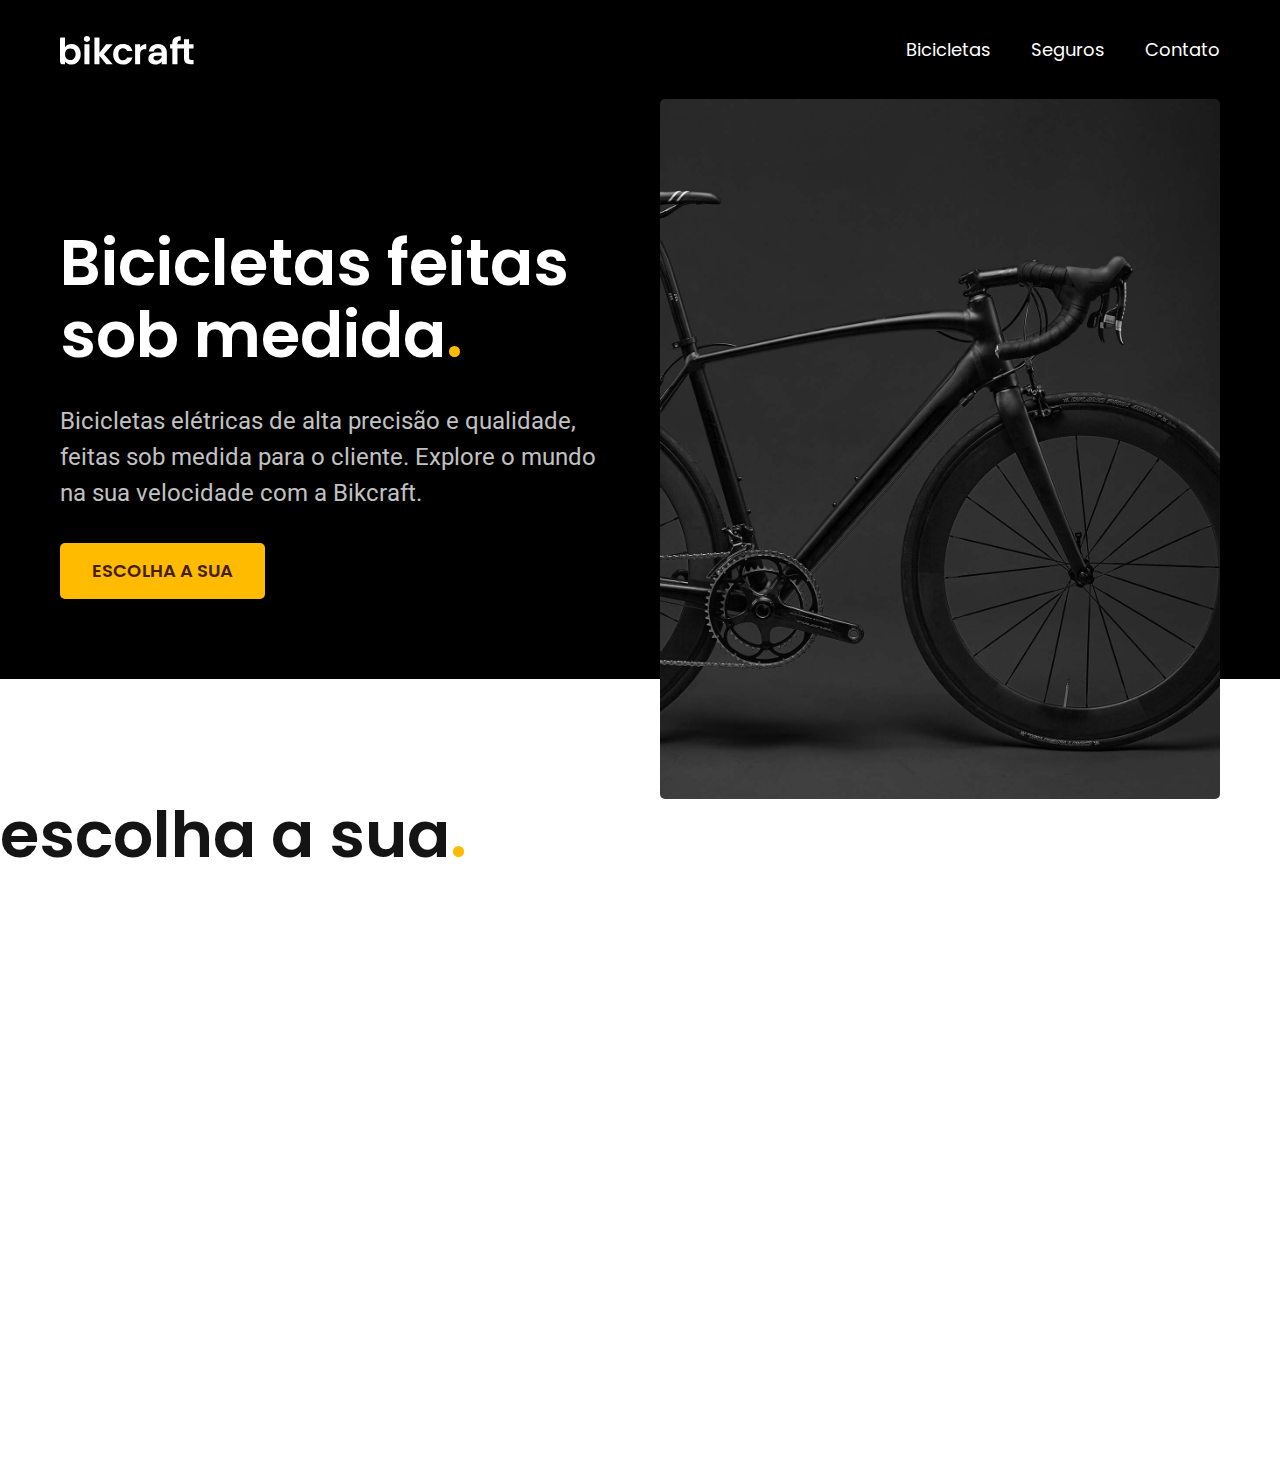
==== index.html @ 6ba79b85 "cores e tipografia" ====
<!DOCTYPE html>
<html lang="pt-br">

<head>
  <meta charset="UTF-8">
  <meta name="viewport" content="width=device-width, initial-scale=1.0">
  <title>Bikcraft - Bicicletas Elétricas</title>
  <meta name="description" content="Bicicletas elétricas de alta precisão e qualidade, feitas sob medida para você. Explore o mundo na sua velocidade com a Bikcraft.">
  <link rel="stylesheet" href="./css/style.css">
  <link rel="preconnect" href="https://fonts.googleapis.com">
  <link rel="preconnect" href="https://fonts.gstatic.com" crossorigin>
  <link href="https://fonts.googleapis.com/css2?family=Poppins:wght@400;600&family=Roboto:ital,wght@0,100..900;1,100..900&display=swap" rel="stylesheet">
</head>

<body>

  <header class="header-bg">
    <div class="header">
      <a href="./"><img src="./img/bikcraft.svg" alt="Bikcraft"></a>
      <nav aria-label="primária">
        <ul class="header-menu w">
          <li><a class="font-1-m" href="./bicicletas.html">Bicicletas</a></li>
          <li><a class="font-1-m" href="./seguros.html">Seguros</a></li>
          <li><a class="font-1-m" href="./contato.html">Contato</a></li>
        </ul>
      </nav>
    </div>
  </header>

  <main class="introducao-bg">
    <div class="introducao w">
      <div class="introducao-conteudo">
        <h1 class="font-1-xxl ">Bicicletas feitas<br>sob medida<span class="p1">.</span></h1>
        <p class="font-2-l c5">Bicicletas elétricas de alta precisão e qualidade, feitas sob medida para o cliente. Explore o mundo na sua velocidade com a Bikcraft.</p>
        <a class="botao" href="./bicicletas.html">Escolha a sua</a>
      </div>
      <div>
        <img src="./img/fotos/introducao.jpg" alt="Bicicleta elétrica preta">
      </div>
    </div>
  </main>
  <h2 class="font-1-xxl">escolha a sua<span class="p1">.</span></h2>
</body>

</html>
---- css/style.css ----
@import "./global/global.css";
@import "./utilidades/tipografia.css";
@import "./utilidades/cores.css";

@import "./global/header.css";

/* Utilidades */
@import "./utilidades/componentes.css";

/* Home */
@import "./home/introducao.css";
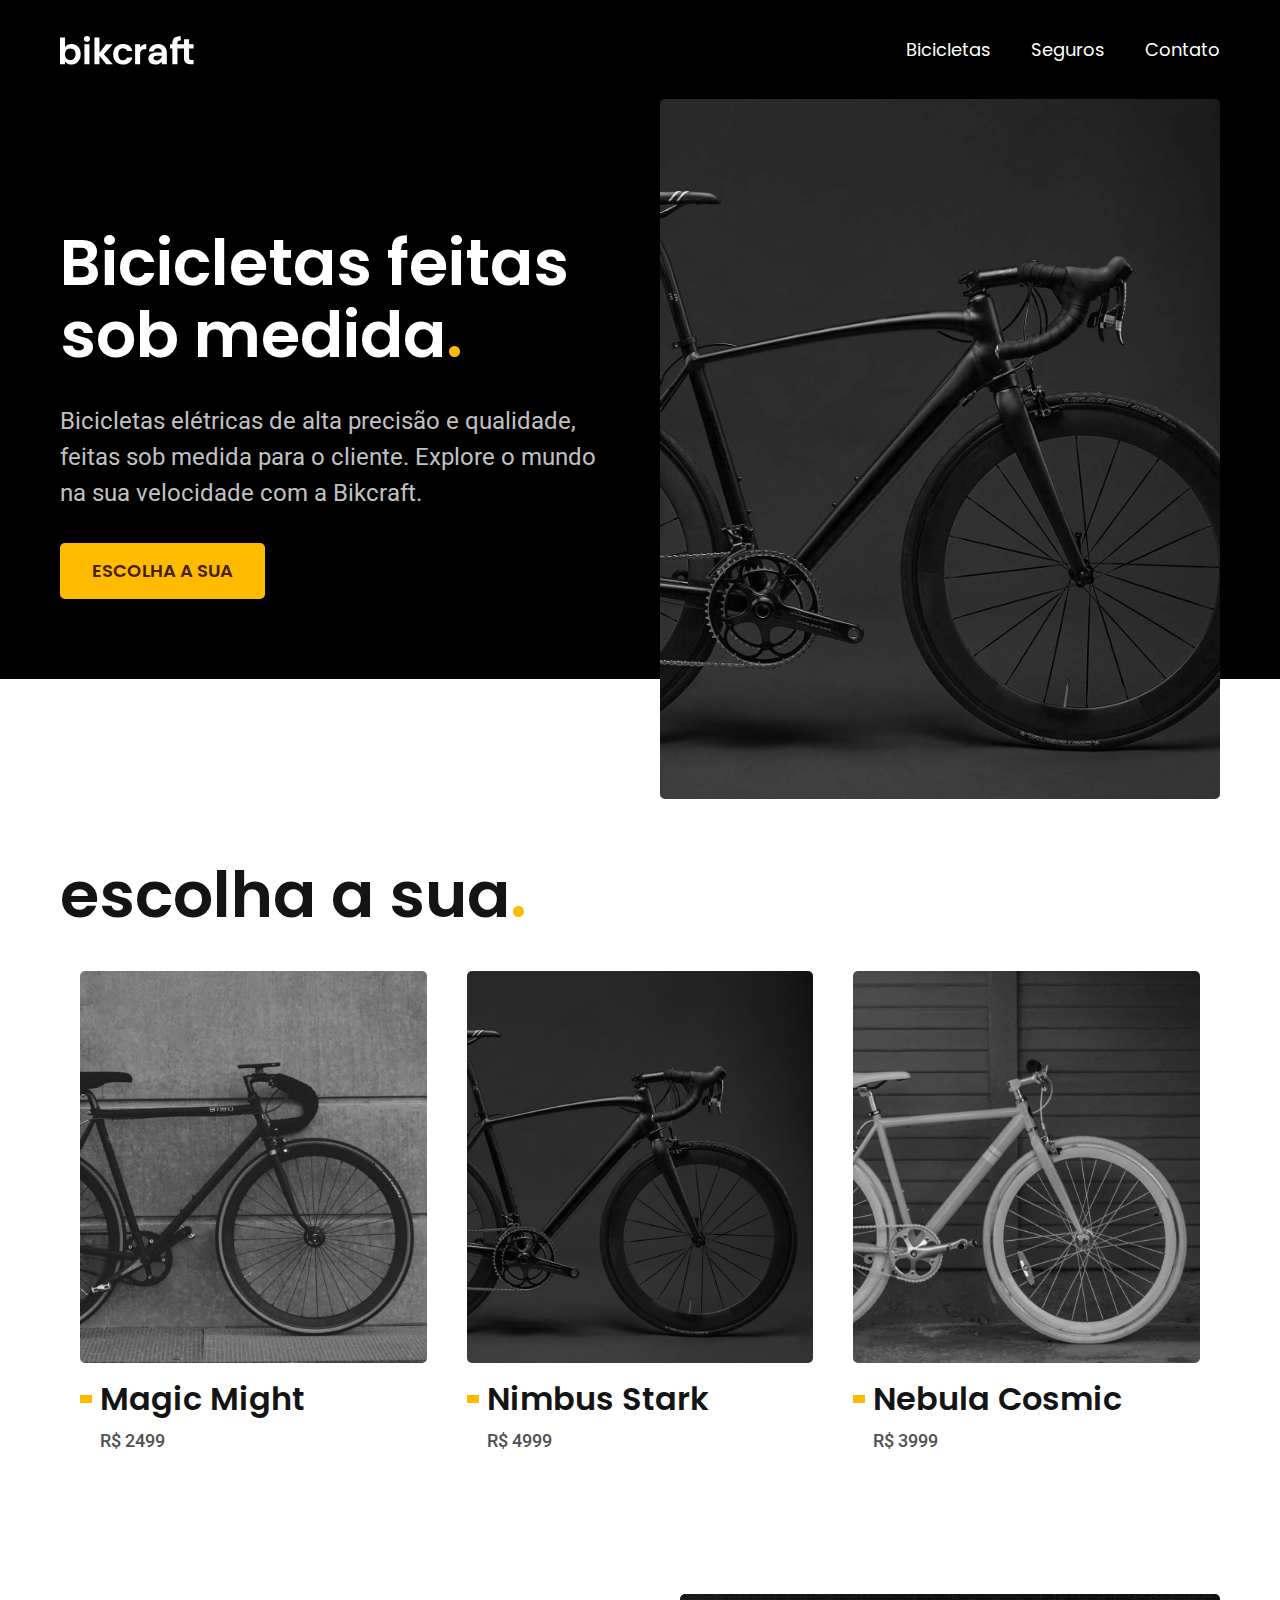
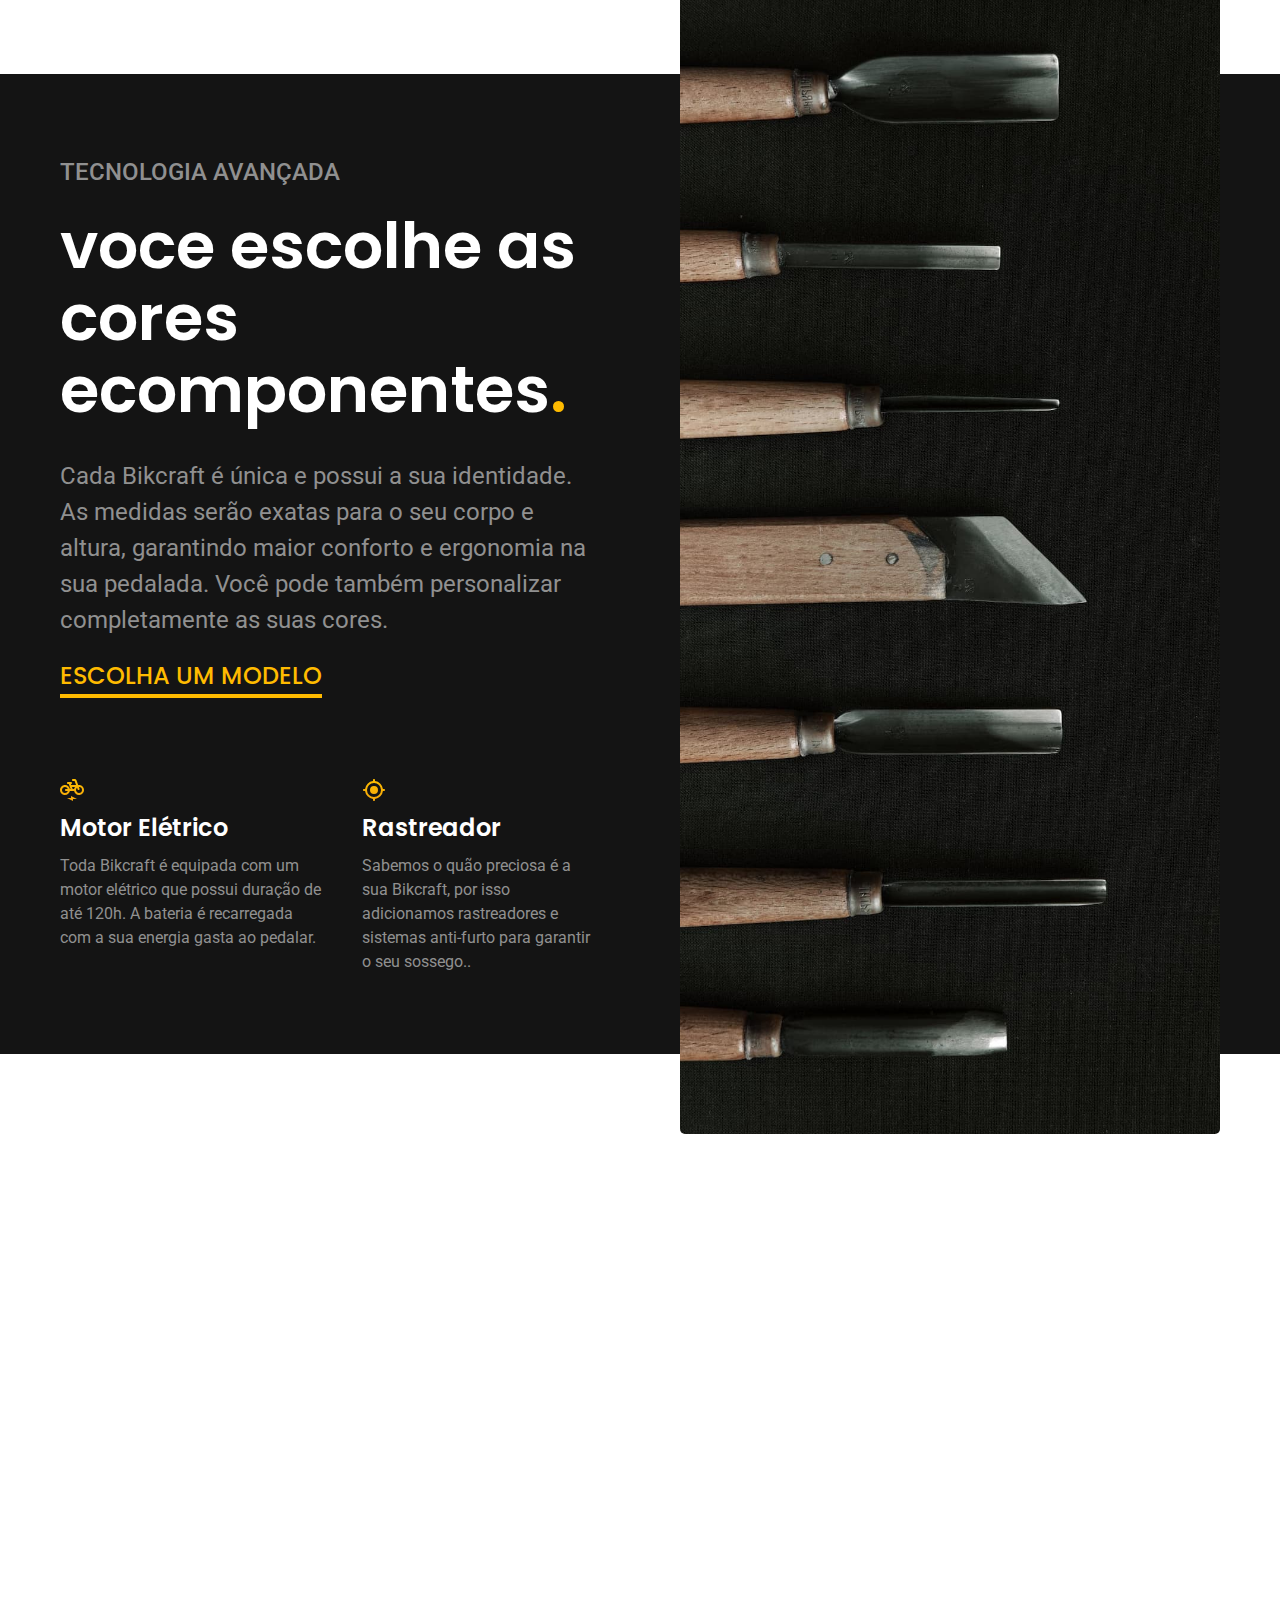
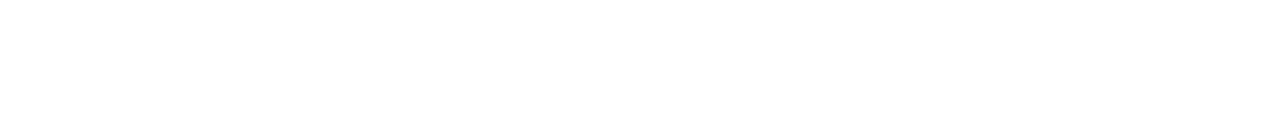
==== commit fcf0ed85: "tecnologia" ====
--- a/index.html
+++ b/index.html
@@ -15,10 +15,10 @@
 <body>
 
   <header class="header-bg">
-    <div class="header">
+    <div class="header container">
       <a href="./"><img src="./img/bikcraft.svg" alt="Bikcraft"></a>
       <nav aria-label="primária">
-        <ul class="header-menu w">
+        <ul class="header-menu w font-1-m">
           <li><a class="font-1-m" href="./bicicletas.html">Bicicletas</a></li>
           <li><a class="font-1-m" href="./seguros.html">Seguros</a></li>
           <li><a class="font-1-m" href="./contato.html">Contato</a></li>
@@ -28,7 +28,7 @@
   </header>
 
   <main class="introducao-bg">
-    <div class="introducao w">
+    <div class="introducao w container">
       <div class="introducao-conteudo">
         <h1 class="font-1-xxl ">Bicicletas feitas<br>sob medida<span class="p1">.</span></h1>
         <p class="font-2-l c5">Bicicletas elétricas de alta precisão e qualidade, feitas sob medida para o cliente. Explore o mundo na sua velocidade com a Bikcraft.</p>
@@ -39,7 +39,58 @@
       </div>
     </div>
   </main>
-  <h2 class="font-1-xxl">escolha a sua<span class="p1">.</span></h2>
+
+  <article class="bicicletas-lista container">
+    <h2 class="font-1-xxl">escolha a sua<span class="p1">.</span></h2>
+    <ul>
+      <li>
+        <a href="./bicicletas/magic.html">
+          <img src="./img/bicicletas/magic-home.jpg" alt="">
+          <h3 class="font-1-xl">Magic Might</h3>
+          <span class="font-2-m c8">R$ 2499</span>
+        </a>
+      </li>
+      <li>
+        <a href="./bicicletas/nimbus.html">
+          <img src="./img/bicicletas/nimbus-home.jpg" alt="">
+          <h3 class="font-1-xl">Nimbus Stark</h3>
+          <span class="font-2-m c8">R$ 4999</span>
+        </a>
+      </li>
+      <li>
+        <a href="./bicicletas/nebula.html">
+          <img src="./img/bicicletas/nebula-home.jpg" alt="">
+          <h3 class="font-1-xl">Nebula Cosmic</h3>
+          <span class="font-2-m c8">R$ 3999</span>
+        </a>
+      </li>
+    </ul>
+  </article>
+  <article class="tecnologia-bg">
+    <div class="tecnologia container w">
+      <div class="tecnologia-conteudo">
+        <span class="c6 font-2-l-b">Tecnologia Avançada</span>
+        <h2 class="font-1-xxl">voce escolhe as cores ecomponentes<span class="p1">.</span></h2>
+        <p class="font-2-l c6">Cada Bikcraft é única e possui a sua identidade. As medidas serão exatas para o seu corpo e altura, garantindo maior conforto e ergonomia na sua pedalada. Você pode também personalizar completamente as suas cores.</p>
+        <a class="font-2-l-b p1 link" href="./bicicletas/bicicletas.html">Escolha um modelo</a>
+        <div class="tecnologia-vantagens">
+          <div>
+            <img src="./img/icones/eletrica.svg" alt="">
+            <h3 class="font-1-l">Motor Elétrico</h3>
+            <p class=" font-2-s c6">Toda Bikcraft é equipada com um motor elétrico que possui duração de até 120h. A bateria é recarregada com a sua energia gasta ao pedalar.</p>
+          </div>
+          <div>
+            <img src="./img/icones/rastreador.svg" alt="">
+            <h3 class="font-1-l">Rastreador</h3>
+            <p class=" font-2-s c6">Sabemos o quão preciosa é a sua Bikcraft, por isso adicionamos rastreadores e sistemas anti-furto para garantir o seu sossego..</p>
+          </div>
+        </div>
+      </div>
+      <div class="tecnologia-imagem">
+        <img src="./img/fotos/tecnologia.jpg" alt="">
+      </div>
+    </div>
+  </article>
 </body>
 
 </html>--- a/css/style.css
+++ b/css/style.css
@@ -9,3 +9,5 @@
 
 /* Home */
 @import "./home/introducao.css";
+@import "./bicicletas/bicicletas-lista.css";
+@import "./home/tecnologia.css";
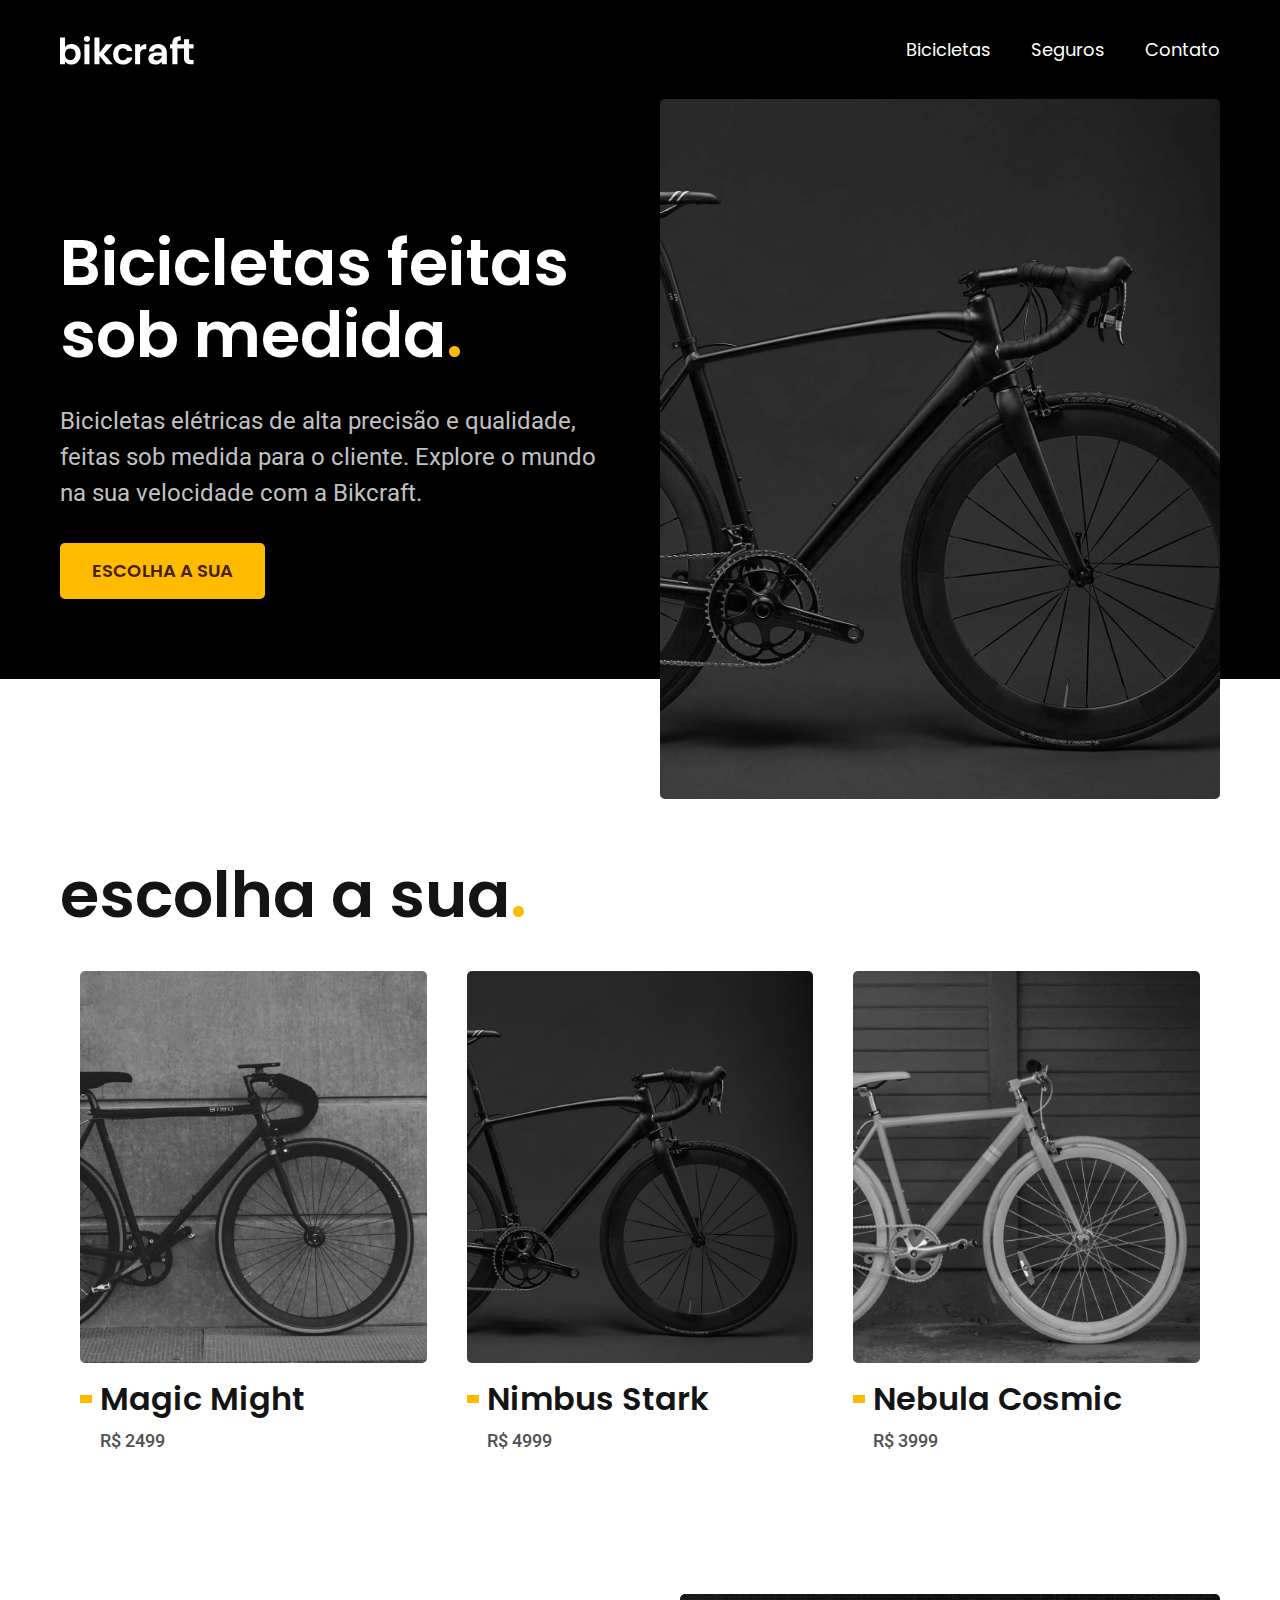
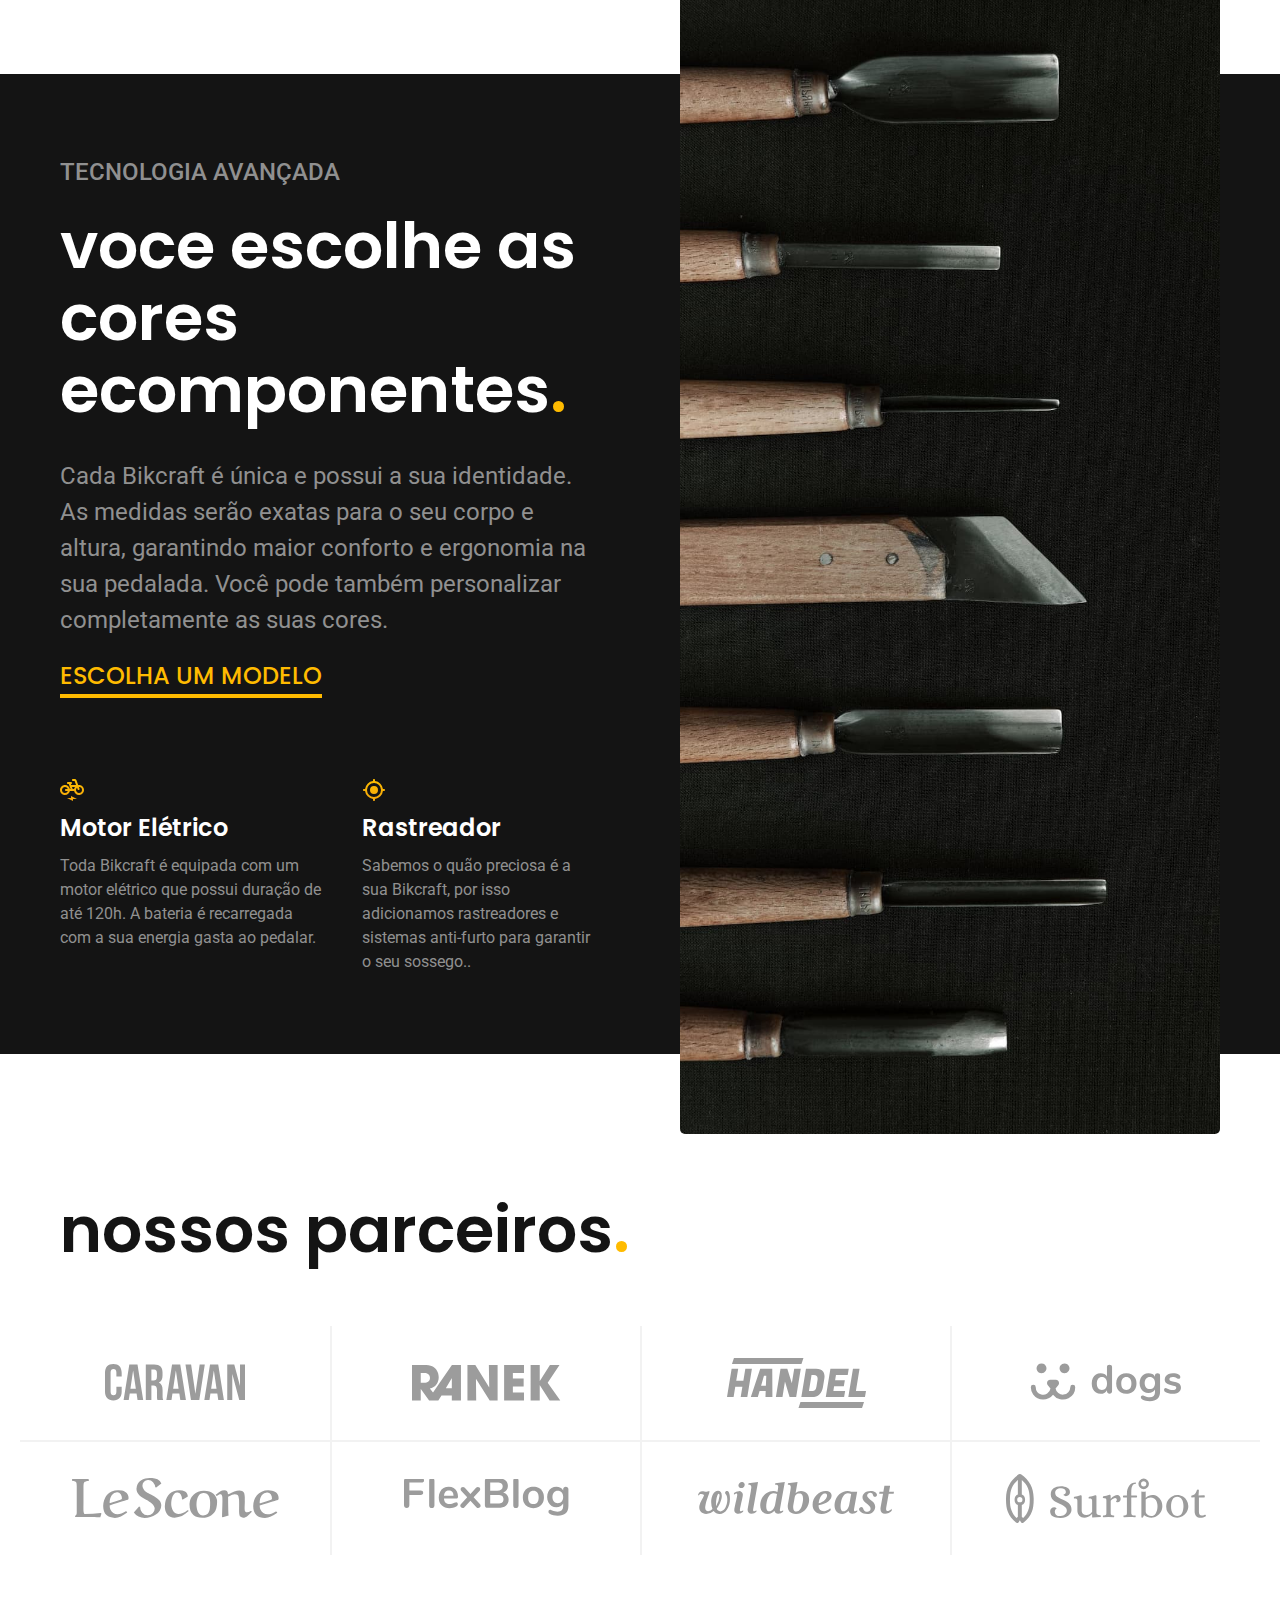
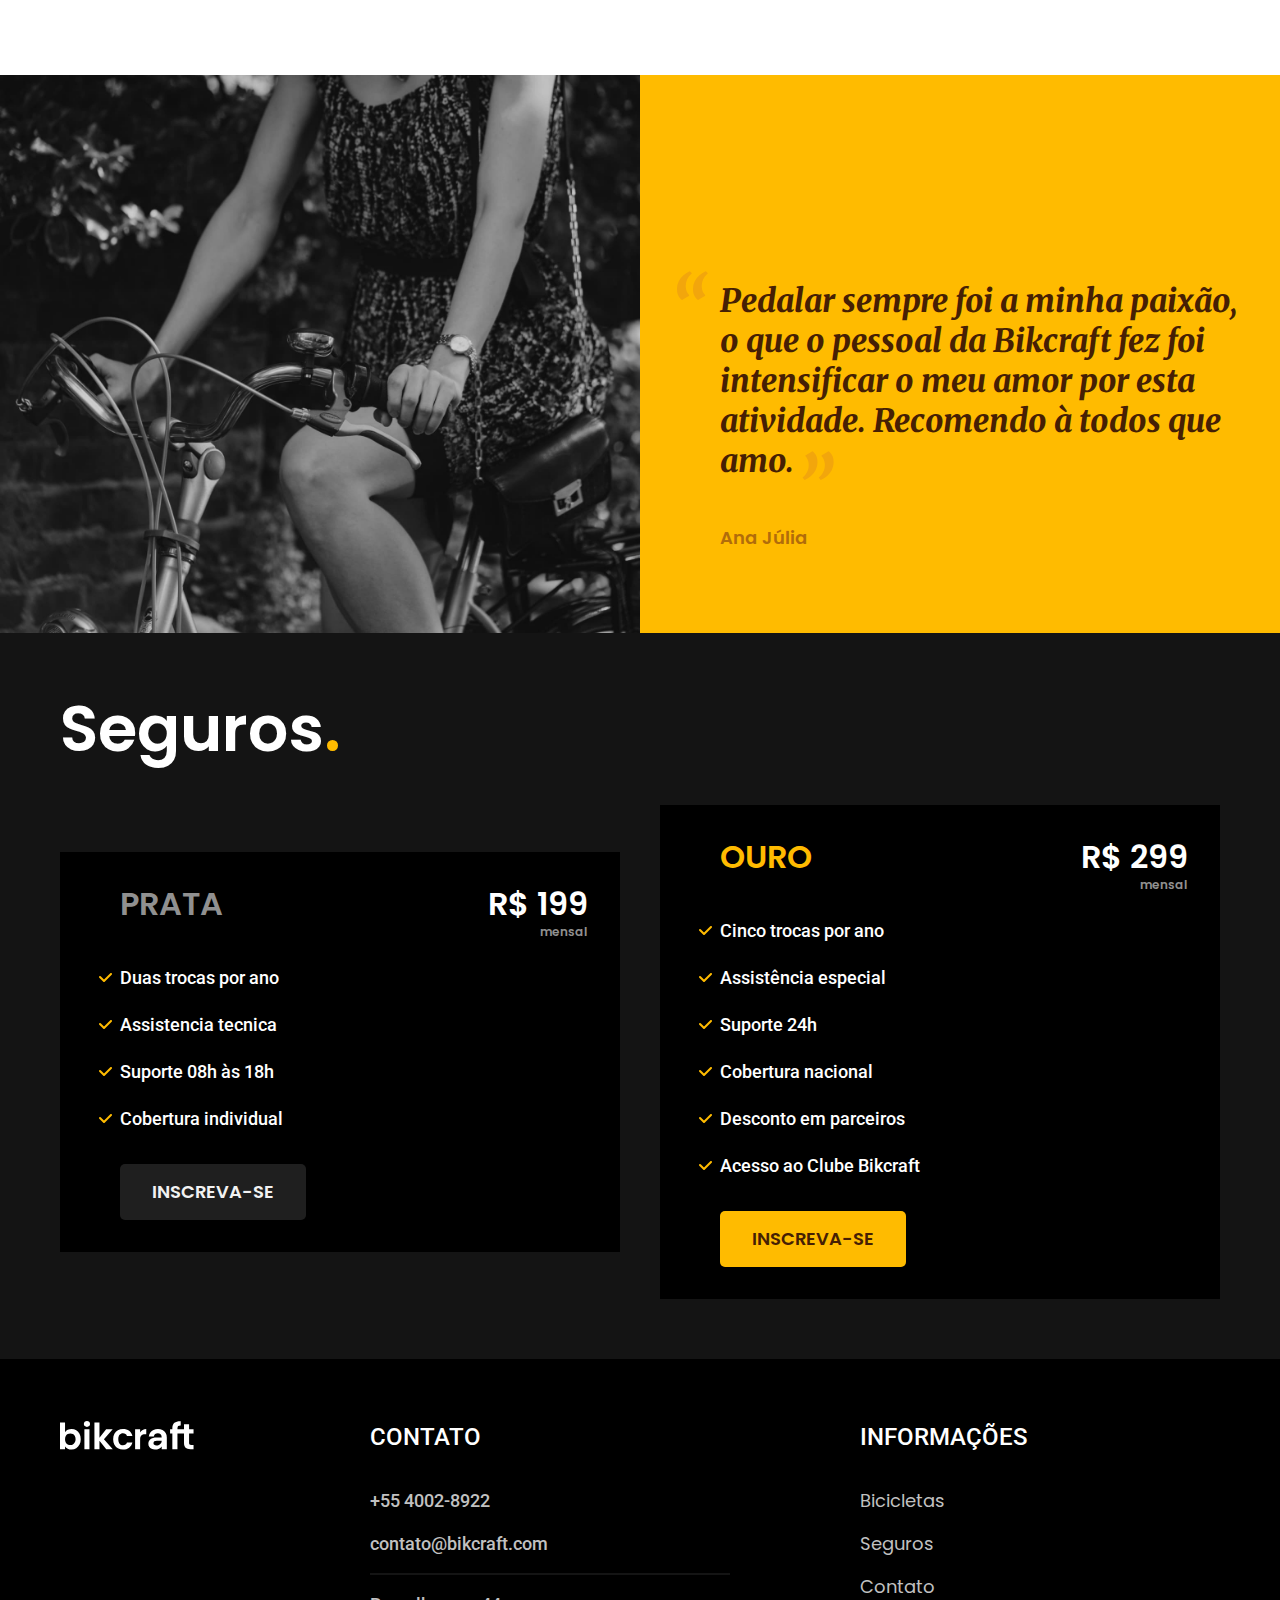
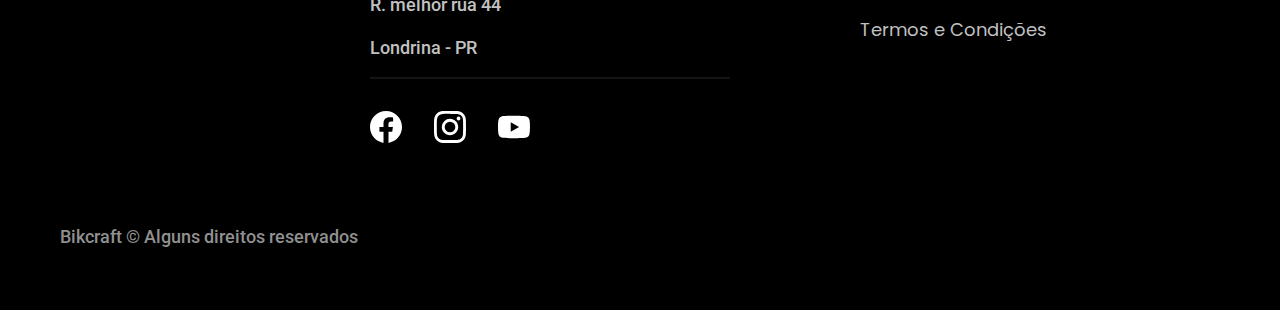
==== commit 8cc41554: "home" ====
--- a/index.html
+++ b/index.html
@@ -9,7 +9,7 @@
   <link rel="stylesheet" href="./css/style.css">
   <link rel="preconnect" href="https://fonts.googleapis.com">
   <link rel="preconnect" href="https://fonts.gstatic.com" crossorigin>
-  <link href="https://fonts.googleapis.com/css2?family=Poppins:wght@400;600&family=Roboto:ital,wght@0,100..900;1,100..900&display=swap" rel="stylesheet">
+  <link href="https://fonts.googleapis.com/css2?family=Merriweather:ital,wght@1,900&family=Poppins:wght@400;600&family=Roboto:ital,wght@0,100..900;1,100..900&display=swap" rel="stylesheet">
 </head>
 
 <body>
@@ -91,6 +91,101 @@
       </div>
     </div>
   </article>
+
+  <section class="parceiros" aria-label="Nossos Parceiros">
+    <h2 class="container font-1-xxl">nossos parceiros<span class="p1">.</span></h2>
+    <ul>
+      <li><img src="./img/parceiros/caravan.svg" alt="caravan"></li>
+      <li><img src="./img/parceiros/ranek.svg" alt="ranek"></li>
+      <li><img src="./img/parceiros/handel.svg" alt="handel"></li>
+      <li><img src="./img/parceiros/dogs.svg" alt="dogs"></li>
+      <li><img src="./img/parceiros/lescone.svg" alt="lescone"></li>
+      <li><img src="./img/parceiros/flexblog.svg" alt="flexblog"></li>
+      <li><img src="./img/parceiros/wildbeast.svg" alt="wildbeast"></li>
+      <li><img src="./img/parceiros/surfbot.svg" alt="surfbot"></li>
+    </ul>
+  </section>
+
+  <section class="depoimento" aria-label="Depoimento">
+    <div>
+      <img src="./img/fotos/depoimento.jpg" alt="Pessoa pedalando em uma bicicleta Bikcraft">
+    </div>
+    <div class="depoimento-conteudo">
+      <blockquote class="font-1-xl p4">
+        <p>Pedalar sempre foi a minha paixão, o que o pessoal da Bikcraft fez foi intensificar o meu amor por esta atividade. Recomendo à todos que amo. </p>
+        <span class="font-1-m-b p3">Ana Júlia</span>
+      </blockquote>
+    </div>
+
+  </section>
+  <article class="seguros-bg">
+    <div class="container seguros">
+      <h2 class="font-1-xxl w"> Seguros<span class="p1">.</span></h2>
+      <div class="seguros-item">
+        <h3 class="font-1-xl c6">PRATA</h3>
+        <span class="font-1-xl w">R$ 199 <span class="font-1-xs c6">mensal</span></span>
+        <ul class="font-2-m w">
+          <li>Duas trocas por ano</li>
+          <li>Assistencia tecnica</li>
+          <li>Suporte 08h às 18h</li>
+          <li>Cobertura individual</li>
+        </ul>
+        <a class="botao secundario" href="./orcamento.html">Inscreva-se</a>
+      </div>
+      <div class="seguros-item">
+        <h3 class="font-1-xl p1">OURO</h3>
+        <span class="font-1-xl w">R$ 299 <span class="font-1-xs c6">mensal</span></span>
+        <ul class="font-2-m w">
+          <li>Cinco trocas por ano</li>
+          <li>Assistência especial</li>
+          <li>Suporte 24h</li>
+          <li>Cobertura nacional</li>
+          <li>Desconto em parceiros</li>
+          <li>Acesso ao Clube Bikcraft</li>
+        </ul>
+        <a class="botao " href="./orcamento.html">Inscreva-se</a>
+      </div>
+    </div>
+  </article>
+  <footer class="footer-bg">
+    <div class="footer container">
+      <img src="./img/bikcraft.svg" alt="Bikcraft">
+      <div class="footer-contato">
+        <h3 class="font-2-l-b w">Contato</h3>
+        <ul class="font-2-m c5">
+          <li><a href="tel:+5540028922">+55 4002-8922</a></li>
+          <li><a href="mailto:contato@bikcraft.com">contato@bikcraft.com</a></li>
+          <li>R. melhor rua 44</li>
+          <li>Londrina - PR</li>
+        </ul>
+        <div class="footer-redes">
+          <a href="./">
+            <img src="./img/redes/facebook.svg" alt="Facebook">
+          </a>
+          <a href="./">
+            <img src="./img/redes/instagram.svg" alt="Instagram">
+          </a>
+          <a href="./">
+            <img src="./img/redes/youtube.svg" alt="Youtube">
+          </a>
+
+        </div>
+      </div>
+      <div class="footer-informacoes">
+        <h3 class="font-2-l-b w"> Informações</h3>
+        <nav>
+          <ul class="font-1-m c5">
+            <li><a class="font-1-m" href="./bicicletas.html">Bicicletas</a></li>
+            <li><a class="font-1-m" href="./seguros.html">Seguros</a></li>
+            <li><a class="font-1-m" href="./contato.html">Contato</a></li>
+            <li><a class="font-1-m" href="./termos.html">Termos e Condições</a></li>
+          </ul>
+        </nav>
+      </div>
+      <p class="footer-copy font-2-m c6">Bikcraft © Alguns direitos reservados</p>
+    </div>
+
+  </footer>
 </body>
 
 </html>--- a/css/style.css
+++ b/css/style.css
@@ -3,6 +3,7 @@
 @import "./utilidades/cores.css";
 
 @import "./global/header.css";
+@import "./global/footer.css";
 
 /* Utilidades */
 @import "./utilidades/componentes.css";
@@ -11,3 +12,6 @@
 @import "./home/introducao.css";
 @import "./bicicletas/bicicletas-lista.css";
 @import "./home/tecnologia.css";
+@import "./home/parceiros.css";
+@import "./home/depoimento.css";
+@import "./home/seguros.css";
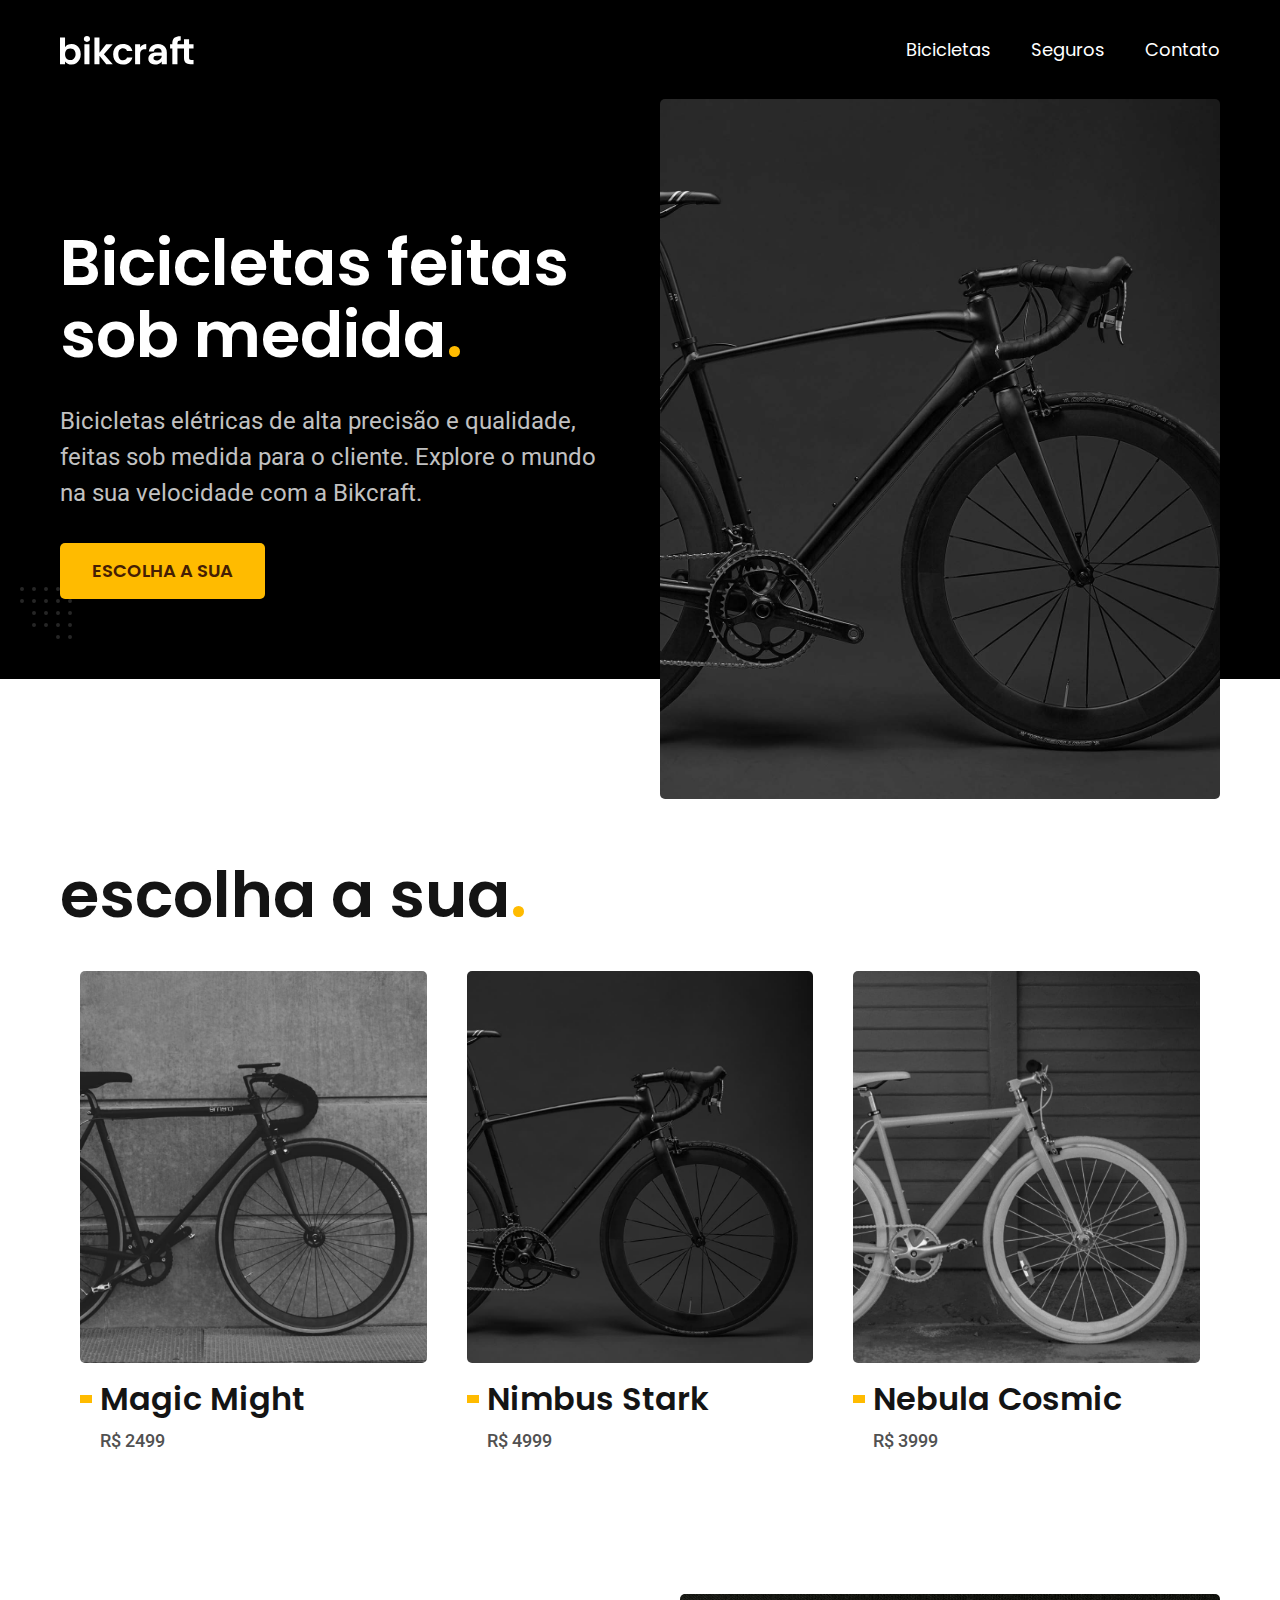
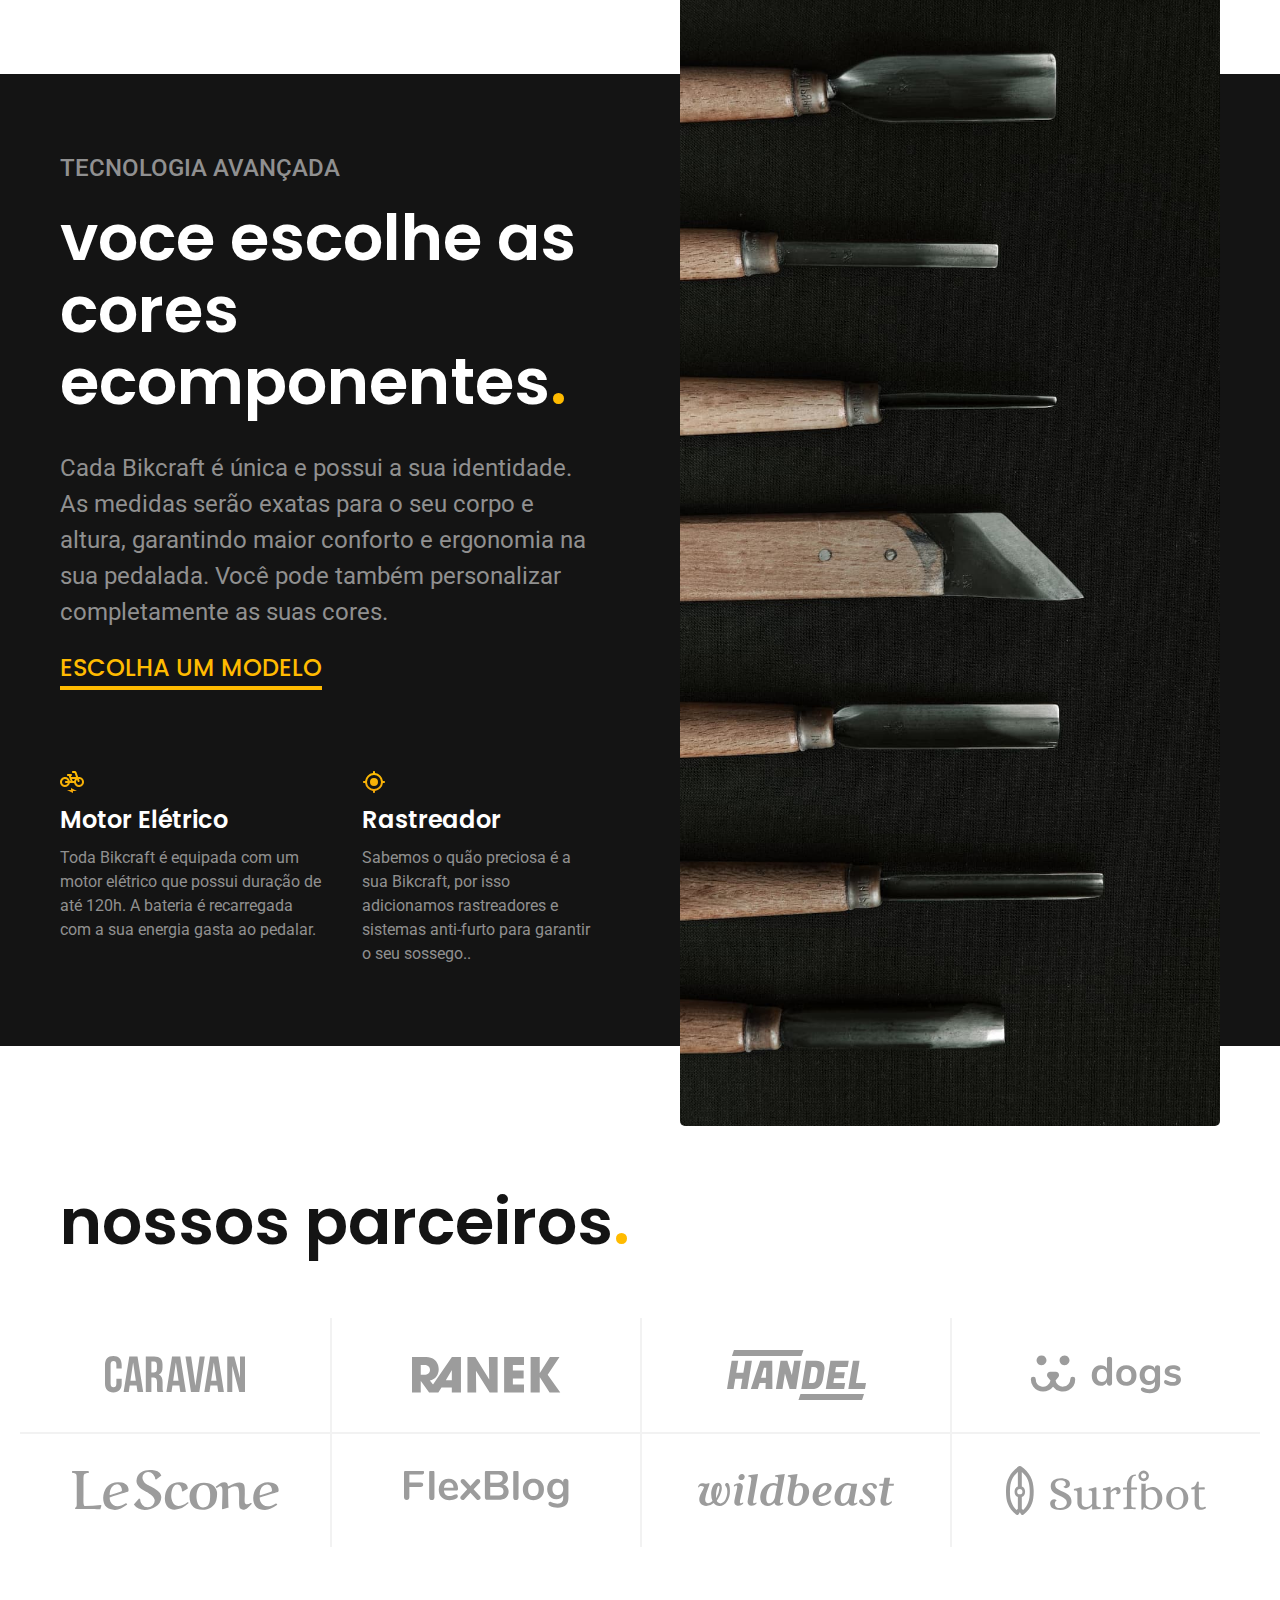
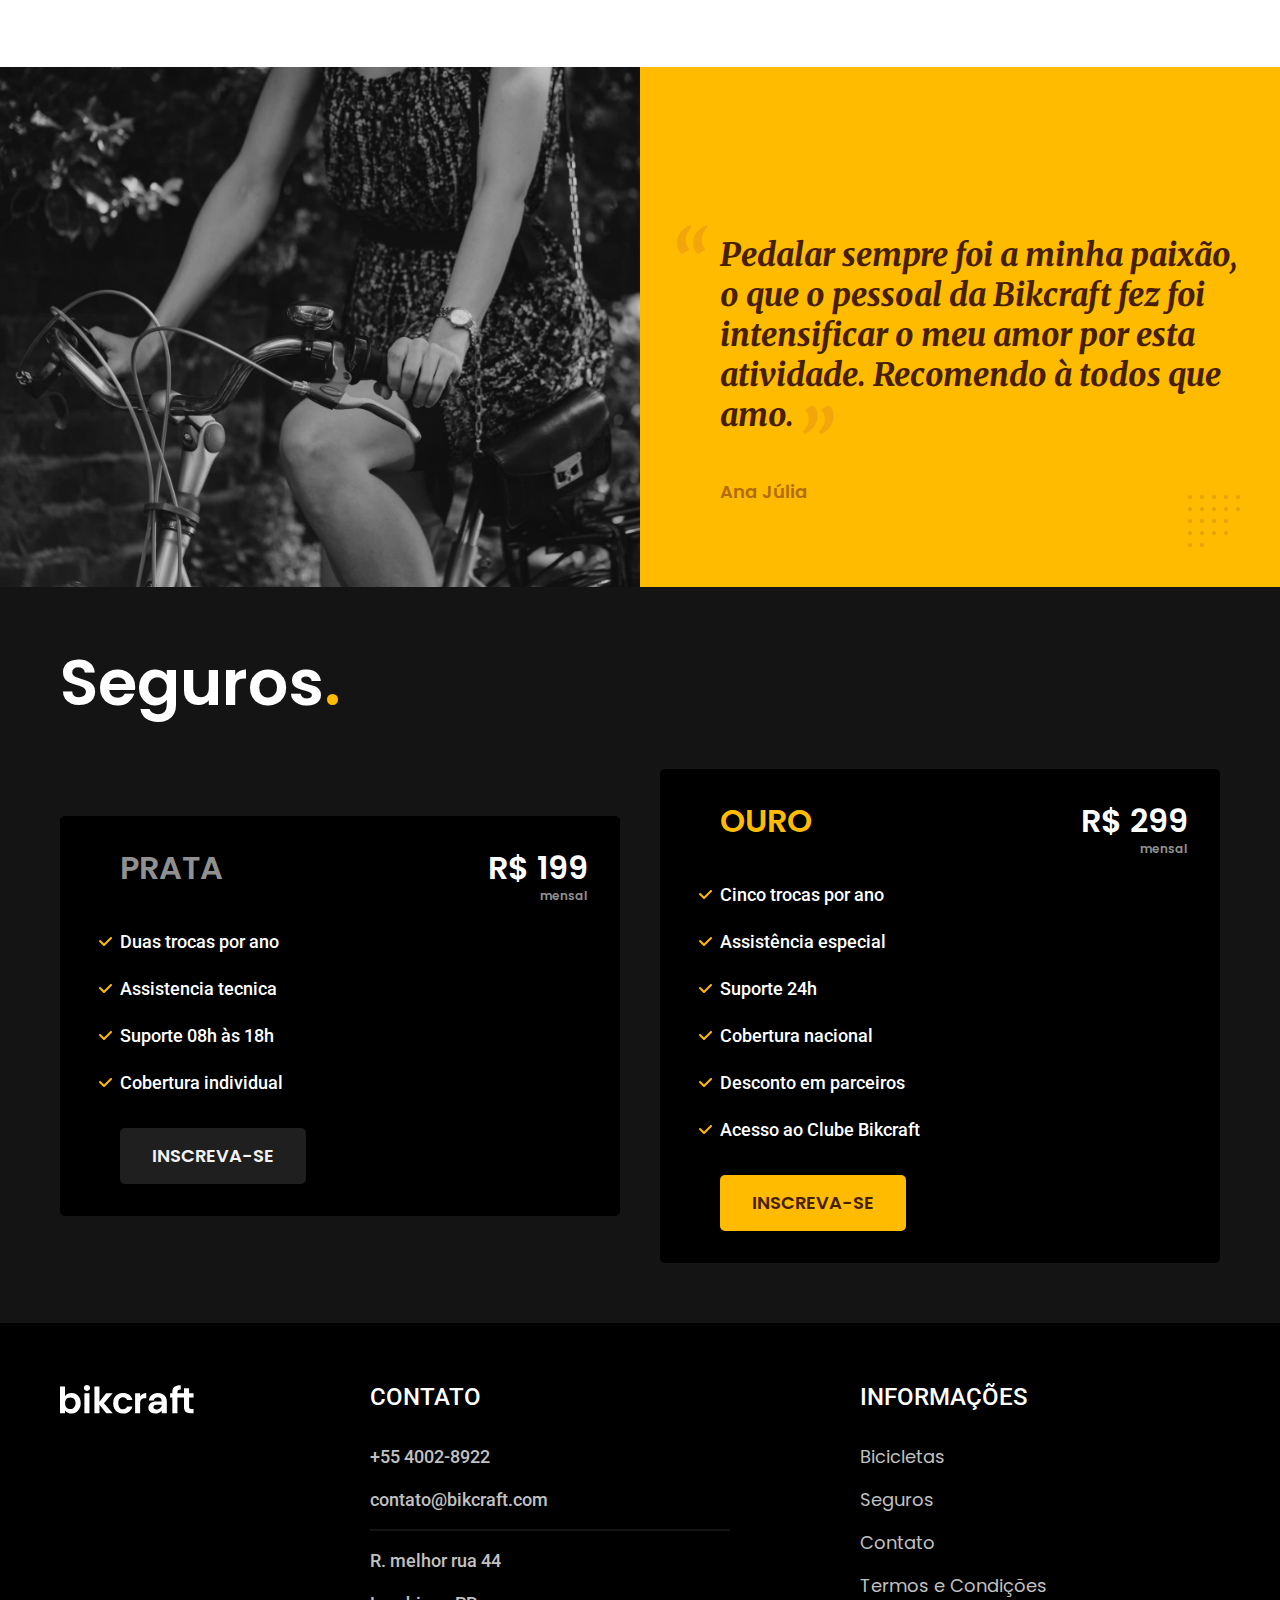
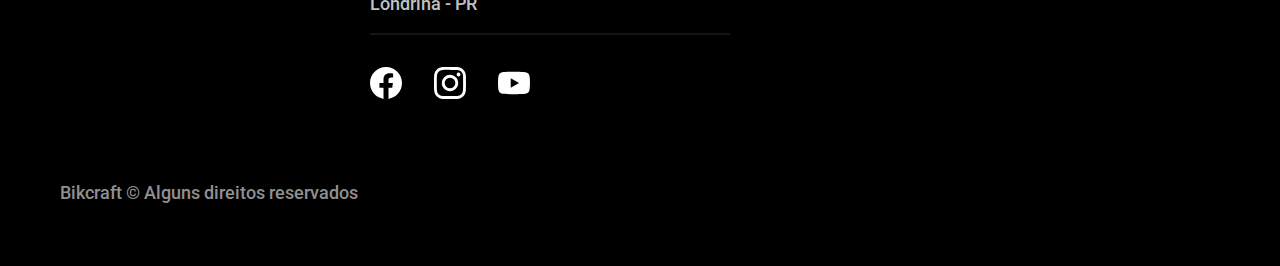
==== commit da4dab6e: "otimizacoes-imagens" ====
--- a/index.html
+++ b/index.html
@@ -6,6 +6,7 @@
   <meta name="viewport" content="width=device-width, initial-scale=1.0">
   <title>Bikcraft - Bicicletas Elétricas</title>
   <meta name="description" content="Bicicletas elétricas de alta precisão e qualidade, feitas sob medida para você. Explore o mundo na sua velocidade com a Bikcraft.">
+  <link rel="preload" href="./css/style.css" as="style">
   <link rel="stylesheet" href="./css/style.css">
   <link rel="preconnect" href="https://fonts.googleapis.com">
   <link rel="preconnect" href="https://fonts.gstatic.com" crossorigin>
@@ -16,7 +17,7 @@
 
   <header class="header-bg">
     <div class="header container">
-      <a href="./"><img src="./img/bikcraft.svg" alt="Bikcraft"></a>
+      <a href="../"><img src="./img/bikcraft.svg" alt=""></a>
       <nav aria-label="primária">
         <ul class="header-menu w font-1-m">
           <li><a class="font-1-m" href="./bicicletas.html">Bicicletas</a></li>
@@ -34,9 +35,10 @@
         <p class="font-2-l c5">Bicicletas elétricas de alta precisão e qualidade, feitas sob medida para o cliente. Explore o mundo na sua velocidade com a Bikcraft.</p>
         <a class="botao" href="./bicicletas.html">Escolha a sua</a>
       </div>
-      <div>
-        <img src="./img/fotos/introducao.jpg" alt="Bicicleta elétrica preta">
-      </div>
+      <picture>
+        <source media="(max-width:800px)" srcset="../img/bicicletas/nimbus.jpg">
+        <img src="../img/fotos/introducao.jpg" width="1280" height="" alt="Bicicleta elétrica preta">
+      </picture>
     </div>
   </main>
 
@@ -45,21 +47,21 @@
     <ul>
       <li>
         <a href="./bicicletas/magic.html">
-          <img src="./img/bicicletas/magic-home.jpg" alt="">
+          <img src=" ./img/bicicletas/magic-home.jpg" width="920" height="1040" alt="">
           <h3 class="font-1-xl">Magic Might</h3>
           <span class="font-2-m c8">R$ 2499</span>
         </a>
       </li>
       <li>
         <a href="./bicicletas/nimbus.html">
-          <img src="./img/bicicletas/nimbus-home.jpg" alt="">
+          <img src="./img/bicicletas/nimbus-home.jpg" width="920" height="1040" alt="">
           <h3 class="font-1-xl">Nimbus Stark</h3>
           <span class="font-2-m c8">R$ 4999</span>
         </a>
       </li>
       <li>
         <a href="./bicicletas/nebula.html">
-          <img src="./img/bicicletas/nebula-home.jpg" alt="">
+          <img src="./img/bicicletas/nebula-home.jpg" width="920" height="1040" alt="">
           <h3 class="font-1-xl">Nebula Cosmic</h3>
           <span class="font-2-m c8">R$ 3999</span>
         </a>
@@ -72,22 +74,22 @@
         <span class="c6 font-2-l-b">Tecnologia Avançada</span>
         <h2 class="font-1-xxl">voce escolhe as cores ecomponentes<span class="p1">.</span></h2>
         <p class="font-2-l c6">Cada Bikcraft é única e possui a sua identidade. As medidas serão exatas para o seu corpo e altura, garantindo maior conforto e ergonomia na sua pedalada. Você pode também personalizar completamente as suas cores.</p>
-        <a class="font-2-l-b p1 link" href="./bicicletas/bicicletas.html">Escolha um modelo</a>
+        <a class="font-2-l-b p1 link" href="./bicicletas.html">Escolha um modelo</a>
         <div class="tecnologia-vantagens">
           <div>
-            <img src="./img/icones/eletrica.svg" alt="">
+            <img src="./img/icones/eletrica.svg" width="24" height="24" alt="">
             <h3 class="font-1-l">Motor Elétrico</h3>
             <p class=" font-2-s c6">Toda Bikcraft é equipada com um motor elétrico que possui duração de até 120h. A bateria é recarregada com a sua energia gasta ao pedalar.</p>
           </div>
           <div>
-            <img src="./img/icones/rastreador.svg" alt="">
+            <img src="./img/icones/rastreador.svg" width="24" height="24" alt="">
             <h3 class="font-1-l">Rastreador</h3>
             <p class=" font-2-s c6">Sabemos o quão preciosa é a sua Bikcraft, por isso adicionamos rastreadores e sistemas anti-furto para garantir o seu sossego..</p>
           </div>
         </div>
       </div>
       <div class="tecnologia-imagem">
-        <img src="./img/fotos/tecnologia.jpg" alt="">
+        <img src="./img/fotos/tecnologia.jpg" width="1200" height="1920" alt="">
       </div>
     </div>
   </article>
@@ -95,20 +97,20 @@
   <section class="parceiros" aria-label="Nossos Parceiros">
     <h2 class="container font-1-xxl">nossos parceiros<span class="p1">.</span></h2>
     <ul>
-      <li><img src="./img/parceiros/caravan.svg" alt="caravan"></li>
-      <li><img src="./img/parceiros/ranek.svg" alt="ranek"></li>
-      <li><img src="./img/parceiros/handel.svg" alt="handel"></li>
-      <li><img src="./img/parceiros/dogs.svg" alt="dogs"></li>
-      <li><img src="./img/parceiros/lescone.svg" alt="lescone"></li>
-      <li><img src="./img/parceiros/flexblog.svg" alt="flexblog"></li>
-      <li><img src="./img/parceiros/wildbeast.svg" alt="wildbeast"></li>
-      <li><img src="./img/parceiros/surfbot.svg" alt="surfbot"></li>
+      <li><img src="./img/parceiros/caravan.svg" height="38" width="140" alt="caravan"></li>
+      <li><img src="./img/parceiros/ranek.svg" height="36" width="149" alt="ranek"></li>
+      <li><img src="./img/parceiros/handel.svg" height="50" width="139" alt="handel"></li>
+      <li><img src="./img/parceiros/dogs.svg" height="39" width="152" alt="dogs"></li>
+      <li><img src="./img/parceiros/lescone.svg" height="41" width="208" alt="lescone"></li>
+      <li><img src="./img/parceiros/flexblog.svg" height="38" width="165" alt="flexblog"></li>
+      <li><img src="./img/parceiros/wildbeast.svg" height="34" width="196" alt="wildbeast"></li>
+      <li><img src="./img/parceiros/surfbot.svg" height="49" width="200" alt="surfbot"></li>
     </ul>
   </section>
 
   <section class="depoimento" aria-label="Depoimento">
     <div>
-      <img src="./img/fotos/depoimento.jpg" alt="Pessoa pedalando em uma bicicleta Bikcraft">
+      <img src="./img/fotos/depoimento.jpg" width="1560" height="1360" alt="Pessoa pedalando em uma bicicleta Bikcraft">
     </div>
     <div class="depoimento-conteudo">
       <blockquote class="font-1-xl p4">
@@ -149,7 +151,7 @@
   </article>
   <footer class="footer-bg">
     <div class="footer container">
-      <img src="./img/bikcraft.svg" alt="Bikcraft">
+      <img src="./img/bikcraft.svg" height="32" width="136" alt="Bikcraft">
       <div class="footer-contato">
         <h3 class="font-2-l-b w">Contato</h3>
         <ul class="font-2-m c5">
@@ -160,13 +162,13 @@
         </ul>
         <div class="footer-redes">
           <a href="./">
-            <img src="./img/redes/facebook.svg" alt="Facebook">
+            <img src="./img/redes/facebook.svg" height="32" width="32" alt="Facebook" alt="Facebook">
           </a>
           <a href="./">
-            <img src="./img/redes/instagram.svg" alt="Instagram">
+            <img src="./img/redes/instagram.svg" height="32" width="32" alt="Instagram" alt="Instagram">
           </a>
           <a href="./">
-            <img src="./img/redes/youtube.svg" alt="Youtube">
+            <img src="./img/redes/youtube.svg" height="32" width="32" alt="Youtube" alt="Youtube">
           </a>
 
         </div>
--- a/css/style.css
+++ b/css/style.css
@@ -10,8 +10,28 @@
 
 /* Home */
 @import "./home/introducao.css";
-@import "./bicicletas/bicicletas-lista.css";
 @import "./home/tecnologia.css";
 @import "./home/parceiros.css";
 @import "./home/depoimento.css";
-@import "./home/seguros.css";
+
+/* Bicicletas */
+@import "./bicicletas/bicicletas.css";
+@import "./home/bicicletas-lista.css";
+
+/* Bicicleta */
+@import "./bicicleta/bicicleta.css";
+
+/* Seguros */
+@import "./seguros/seguros.css";
+@import "./seguros/vantagens.css";
+@import "./seguros/perguntas.css";
+
+/* Contato */
+@import "./contato/contato.css";
+@import "./contato/formulario.css";
+
+/* Orçamento */
+@import "./orcamento/orcamento.css";
+
+/* Termos */
+@import "./termos/termos.css";
--- a/css/style.css
+++ b/css/style.css
@@ -10,8 +10,28 @@
 
 /* Home */
 @import "./home/introducao.css";
-@import "./bicicletas/bicicletas-lista.css";
 @import "./home/tecnologia.css";
 @import "./home/parceiros.css";
 @import "./home/depoimento.css";
-@import "./home/seguros.css";
+
+/* Bicicletas */
+@import "./bicicletas/bicicletas.css";
+@import "./home/bicicletas-lista.css";
+
+/* Bicicleta */
+@import "./bicicleta/bicicleta.css";
+
+/* Seguros */
+@import "./seguros/seguros.css";
+@import "./seguros/vantagens.css";
+@import "./seguros/perguntas.css";
+
+/* Contato */
+@import "./contato/contato.css";
+@import "./contato/formulario.css";
+
+/* Orçamento */
+@import "./orcamento/orcamento.css";
+
+/* Termos */
+@import "./termos/termos.css";
